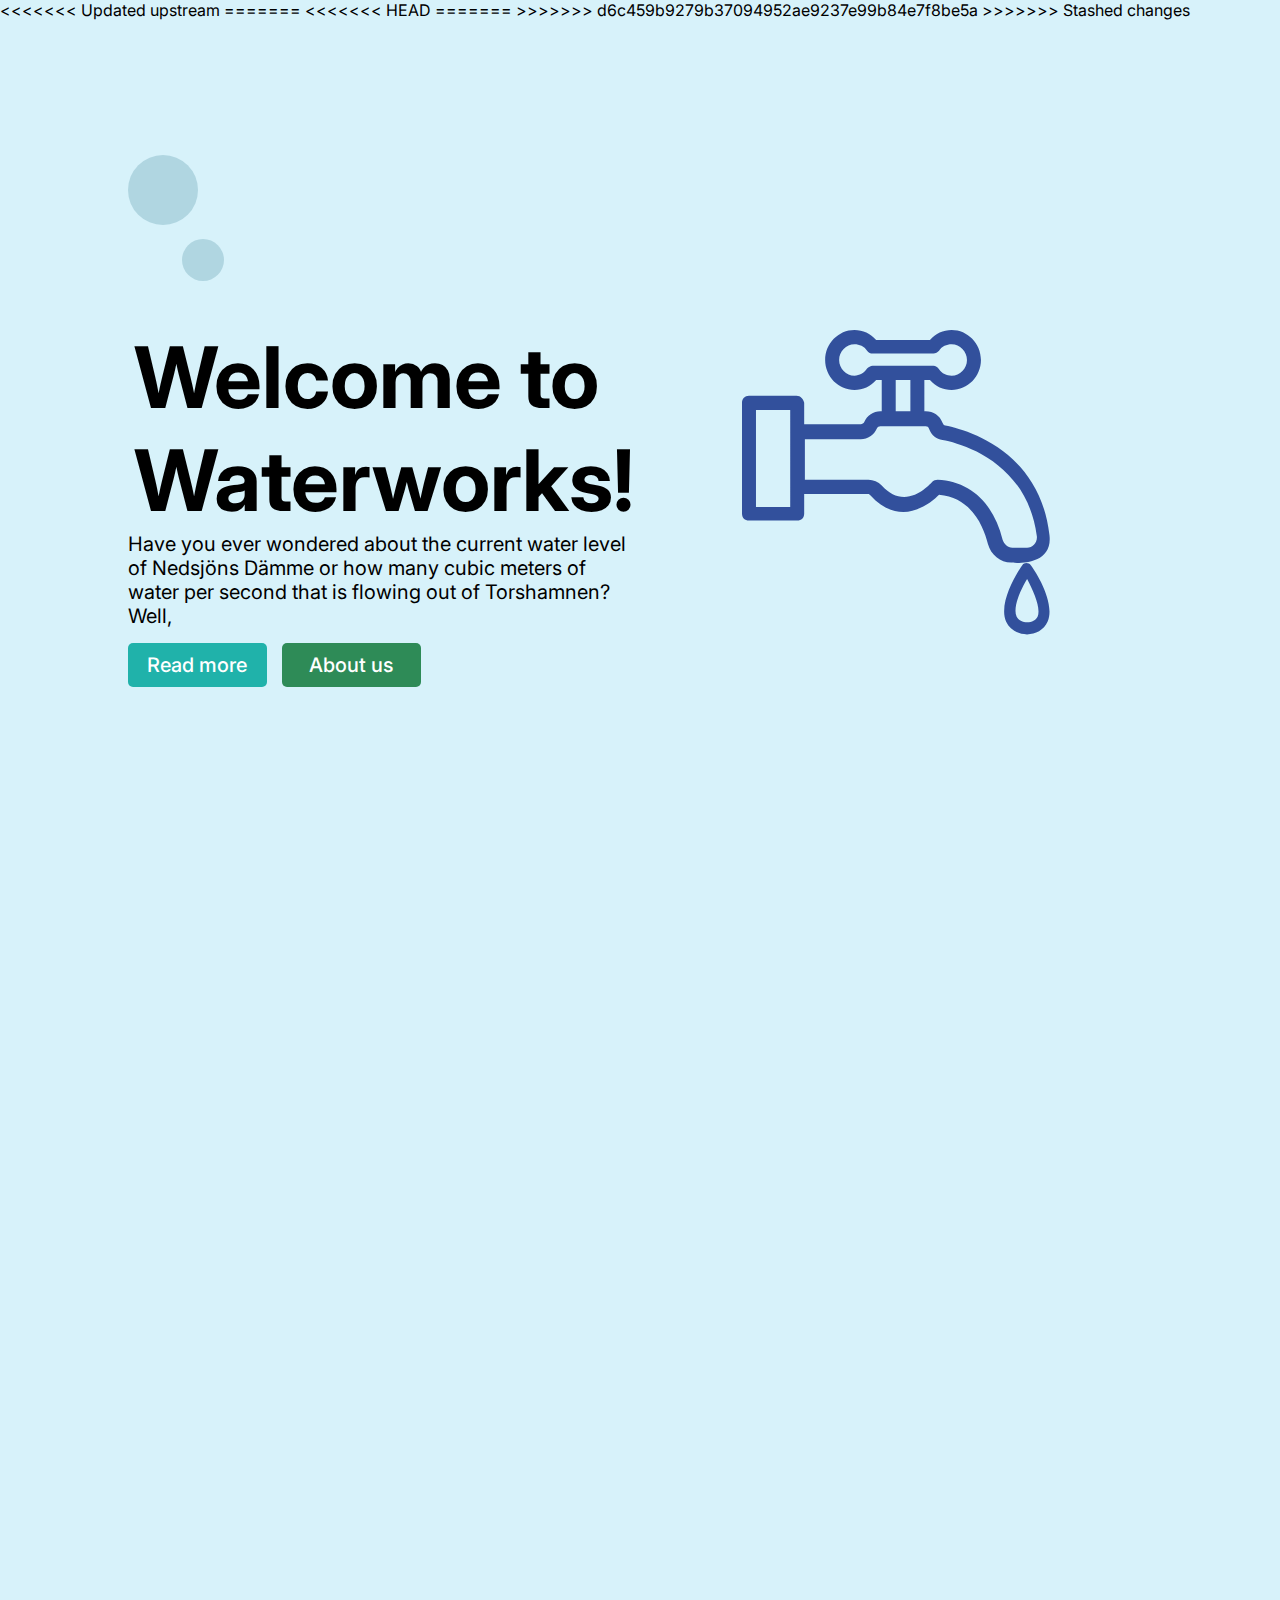
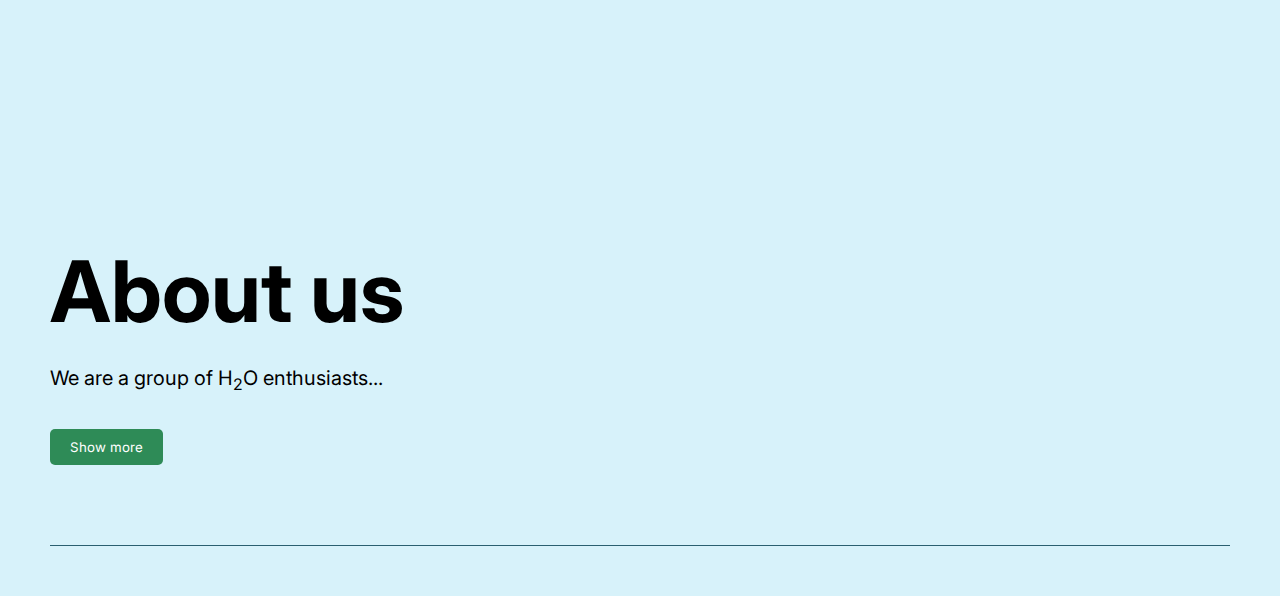
==== index.html @ dc87614e "added favicon" ====
<!DOCTYPE html>
<html lang="en">
  <head>
    <meta charset="UTF-8" />
    <meta http-equiv="X-UA-Compatible" content="IE=edge" />
    <meta name="viewport" content="width=device-width, initial-scale=1.0" />
<<<<<<< Updated upstream
    <title>Real Water Works</title>
=======
<<<<<<< HEAD
    <title>Document</title>
    <link rel="icon" type="image/x-icon" href="/images/water.ico" />
=======
    <title>Real Water Works</title>
>>>>>>> d6c459b9279b37094952ae9237e99b84e7f8be5a
>>>>>>> Stashed changes
    <link rel="stylesheet" href="style.css" />
    <link rel="stylesheet" href="about.css" />
    <link rel="stylesheet" href="mediascreen.css" />
    <link rel="preconnect" href="https://fonts.googleapis.com" />
    <link rel="preconnect" href="https://fonts.gstatic.com" crossorigin />
    <link
      href="https://fonts.googleapis.com/css2?family=Inter:wght@400;800&display=swap"
      rel="stylesheet"
    />
  </head>
  <body>
    <section id="sectionOne">
      <div class="bubbleContainer">
        <div class="bubble"></div>
        <div class="bubble"></div>
      </div>
      <input type="checkbox" class="readMoreState"
          id="readMoreBTN"></input>
      <div class="readMoreWrap" id="introContainer">
        <h1>Welcome to Waterworks!</h1>
        <p>
          Have you ever wondered about the current water level of Nedsjöns Dämme
          or how many cubic meters of water per second that is flowing out of
          Torshamnen? Well, <span class="readMoreTarget">look no further. With Waterworks we have made the information from Gothenburg’s municipality about Mölndalsån’s dams (?) available and presented in a user-friendly way. Feast your eyes on our infographic below.
          </span>
        </p>
        <div id="btnContainer">
          <label class="readMoreTrigger" for="readMoreBTN"></label>
          <a type="button" href="#about-us">About us</a>
        </div>
      </div>
      <div id="animationContainer">
        <div class="animate-water"></div>
        <p>
          scroll down to find out more about the amazing system that keeps our
          city safe from flooding!
        </p>
          <a id="next-container"href="#sectionTwo">
            <div id="nextBtn"></div>
              <div class="arrow"></div>
            </div>
          </a>
      </div>
    </section>
    <section id="sectionTwo"></section>
    <article id="about-us" class="about-us-wrapper">
      <h2 class="about-us-header">About us</h2>
      <p class="about-us-paragraph">
          We are a group of H<sub>2</sub>O enthusiasts<span class="show dots">...</span> <span class="hide hidden-about-content">and web development students at Yrgo in Gothenburg. The floodgates are now open and we are excited to show you our work.
          <br><br>
          Lorem ipsum dolor sit amet consectetur, adipisicing elit. Vel qui aliquam optio rerum voluptas aut dolorem, labore adipisci iure, quasi voluptatibus voluptates quidem quis et id ut. Suscipit, quo unde!</span>
      </p>
      <button class="about-us-button">Show more</button>
    </article>
    <hr>
  </body>
  <script src="script.js"></script>
  <script src="about.js"></script>
</html>
---- style.css ----
* {
  box-sizing: border-box;
  margin: 0;
  padding: 0;
  font-family: 'Inter', 'sans-serif';
  --ltblue: #d7f2fa;
  --ltgreen: #9fe2bf;
  --darkgreen: #2e8b57;
  --turquoise: #20b2aa;
  --black: #000000;
}
html {
  scroll-behavior: smooth;
}

body {
  font-size: 16px;
  background-color: var(--ltblue);
  color: var(--black);
}
section {
  min-height: 100vh;
  width: 100%;
}
.bubbleContainer {
  padding-top: 5vh;
  display: flex;
  flex-direction: column;
  align-items: center;
  gap: 0px;
}

.bubble {
  width: 70px;
  height: 70px;
  border-radius: 50%;
  background-color: #b0d6e1;
}

.bubbleContainer :nth-child(2) {
  background-color: #b0d6e1;
  margin-left: 60px;
  scale: 0.6;
}

#introContainer {
  display: flex;
  flex-direction: column;
  align-items: center;
}

#introContainer p {
  padding: 1.5rem 3rem 1.5rem 3rem;
  text-align: center;
}
#introContainer > * {
  padding: 1rem 1rem 0rem;
  font-size: 20px;
  width: fit-content;
}
#introContainer > h1 {
  font-size: 30px;
  text-align: center;
}
#btnContainer {
  width: 100vw;
  display: flex;
  justify-content: center;
  gap: 15px;
  padding-top: 0px;
  padding-bottom: 10px;
}
#btnContainer > * {
  text-decoration: none;
  text-align: center;
  font-size: 20px;
  width: 37%;
  padding: 10px 0px 10px;
  background-color: var(--turquoise);
  border-radius: 5px;
  border: none;
  color: white;
  font-weight: 500;
  cursor: pointer;
}
#btnContainer :nth-child(2) {
  background-color: var(--darkgreen) !important;
}
#btnContainer > *:hover,
:focus {
  background-color: white !important;
  color: black !important;
}
#animationContainer {
  display: flex;
  flex-direction: column;
  align-items: center;
  gap: 1rem;
}
.placeholder-svg {
  display: block;
}
#animationContainer p {
  text-align: center;
  font-size: 20px;
  padding: 0px 3rem 0px;
}
#next-container {
  position: relative;
}
#nextBtn {
  position: relative;
  border-radius: 50%;
  background-color: var(--darkgreen);
  height: 6rem;
  width: 6rem;
}
.arrow {
  background-color: #000000;
  width: 10vw;
  height: 10vw;
  position: absolute;
  left: 0;
  right: 0;
  top: 8px;
  bottom: 0;
  margin: auto;
  clip-path: polygon(48% 100%, 0 0, 100% 0);
}

/* read more button */
.readMoreState {
  display: none;
}
.readMoreTarget {
  opacity: 0;
  max-height: 0;
  font-size: 0;
  transition: 0.25s ease;
}
.readMoreState:checked ~ .readMoreWrap .readMoreTarget {
  opacity: 1;
  font-size: inherit;
  max-height: 990em;
}
.readMoreTrigger::before {
  content: 'Read more';
}

.readMoreState:checked ~ .readMoreTrigger::before {
  content: 'Show less';
}


/* Water tap with drop animation. */
/* .animate-water {
  display: flex;
  margin: auto;
  flex-direction: column;
  align-items: center;
  width: 300px;
  height: 650px;
}

.water-tap {
  width: 300px;
}

.water-drop {
  width: 60px;
  animation: drip 800ms ease-out infinite;
  align-self: flex-end;
} */

.animate-water {
  display: flex;
  margin: auto;
  flex-direction: column;
  align-items: center;
  width: 60%;
  height: 280px;
  margin-top: 20px;
}

.water-tap {
  width: 100%;
}

.water-drop {
  width: 15%;
  animation: drip 800ms ease-out infinite;
  align-self: flex-end;
}

@keyframes drip {
  25% {
    transform: scale(1, 1);
  }
  50% {
    margin-top: 75px;
    transform: scale(2, 0.1);
  }
  100% {
    margin-top: 75px;
    transform: scale(2, 0.01);
  }
}
/* desktop media querrys */
@media (min-width: 600px)  {
  #sectionOne {
    padding: 10vh 10vw 0vh 10vw;
    display: grid;
    grid-template-columns: 50% 50%;
    grid-template-rows: 200px;

  }
  #animationContainer {
    grid-column: 2;
  }
  .bubbleContainer {
    grid-column: 1;
    align-items: start;
    padding-left: 0%;
  }
  .bubbleContainer :nth-child(2) {
    margin-left: 40px;
  }
  #btnContainer {
    width: 100%;
    justify-content: start;
    padding-left: 0;
    padding-top: 15px;
  }
  #btnContainer > *{
    width: 28%;
  }
  #introContainer {
    grid-column: 1;
  }
  #next-container {
    display: none;
  }
  #animationContainer > p {
    display: none;
  }

  #introContainer p, h1 {
    text-align: left !important;
  }

  #introContainer  h1{
    font-size: 85px;
  }

  #introContainer p {
    padding: 0 0 0 0;
    text-align: center;
  }
}
---- about.css ----
* {
    margin: 0;
    padding: 0;
}

body {
    background-color: #D7F2FA;
}

.about-us-wrapper {
    width: 100%;
    display: flex;
    flex-direction: column;
    align-items: center;
}

.about-us-header {
    font-family: "Inter", sans-serif;
    font-size: 26px;
    font-weight: bold;
    padding: 20px 50px;
}

.about-us-paragraph {
    font-family: "Inter", sans-serif;
    font-size: 20px;
    line-height: 30px;
    padding: 0 50px;
    max-width: 700px;
}

.about-us-button {
    cursor: pointer;
    padding: 10px 20px;
    margin: 30px 50px;
    border: none;
    border-radius: 5px;
    font-family: "Inter", sans-serif;
    background-color: #2E8B57;
    color: white;
}
.about-us-button:hover {
    background-color: #2a734a;
}

.hide {
    display: none;
}

.dots {
    display: none;
}

.show {
    display: inline;
}

sub {
    font-size: 80%;
}

hr {
    height: 1px;
    background-color: #2a6070;
    margin: 50px;
    border: none;
}

@media screen and (min-width: 700px) {
    .about-us-wrapper {
        align-items: flex-start;
    }

    .about-us-header {
        font-size: 85px;
    }
}
---- mediascreen.css ----
/* desktop media */
@media (min-width: 1000px)  {
    #sectionOne {
      display: grid;
      grid-template-columns: 2;
    }
    #animationContainer {
      grid-column: 2;
    }
    /* .box {
        display: flex;
        flex-wrap: wrap;
      } */
    /* nav ul {
        display: flex;
        justify-content: space-around;
      } */
  }
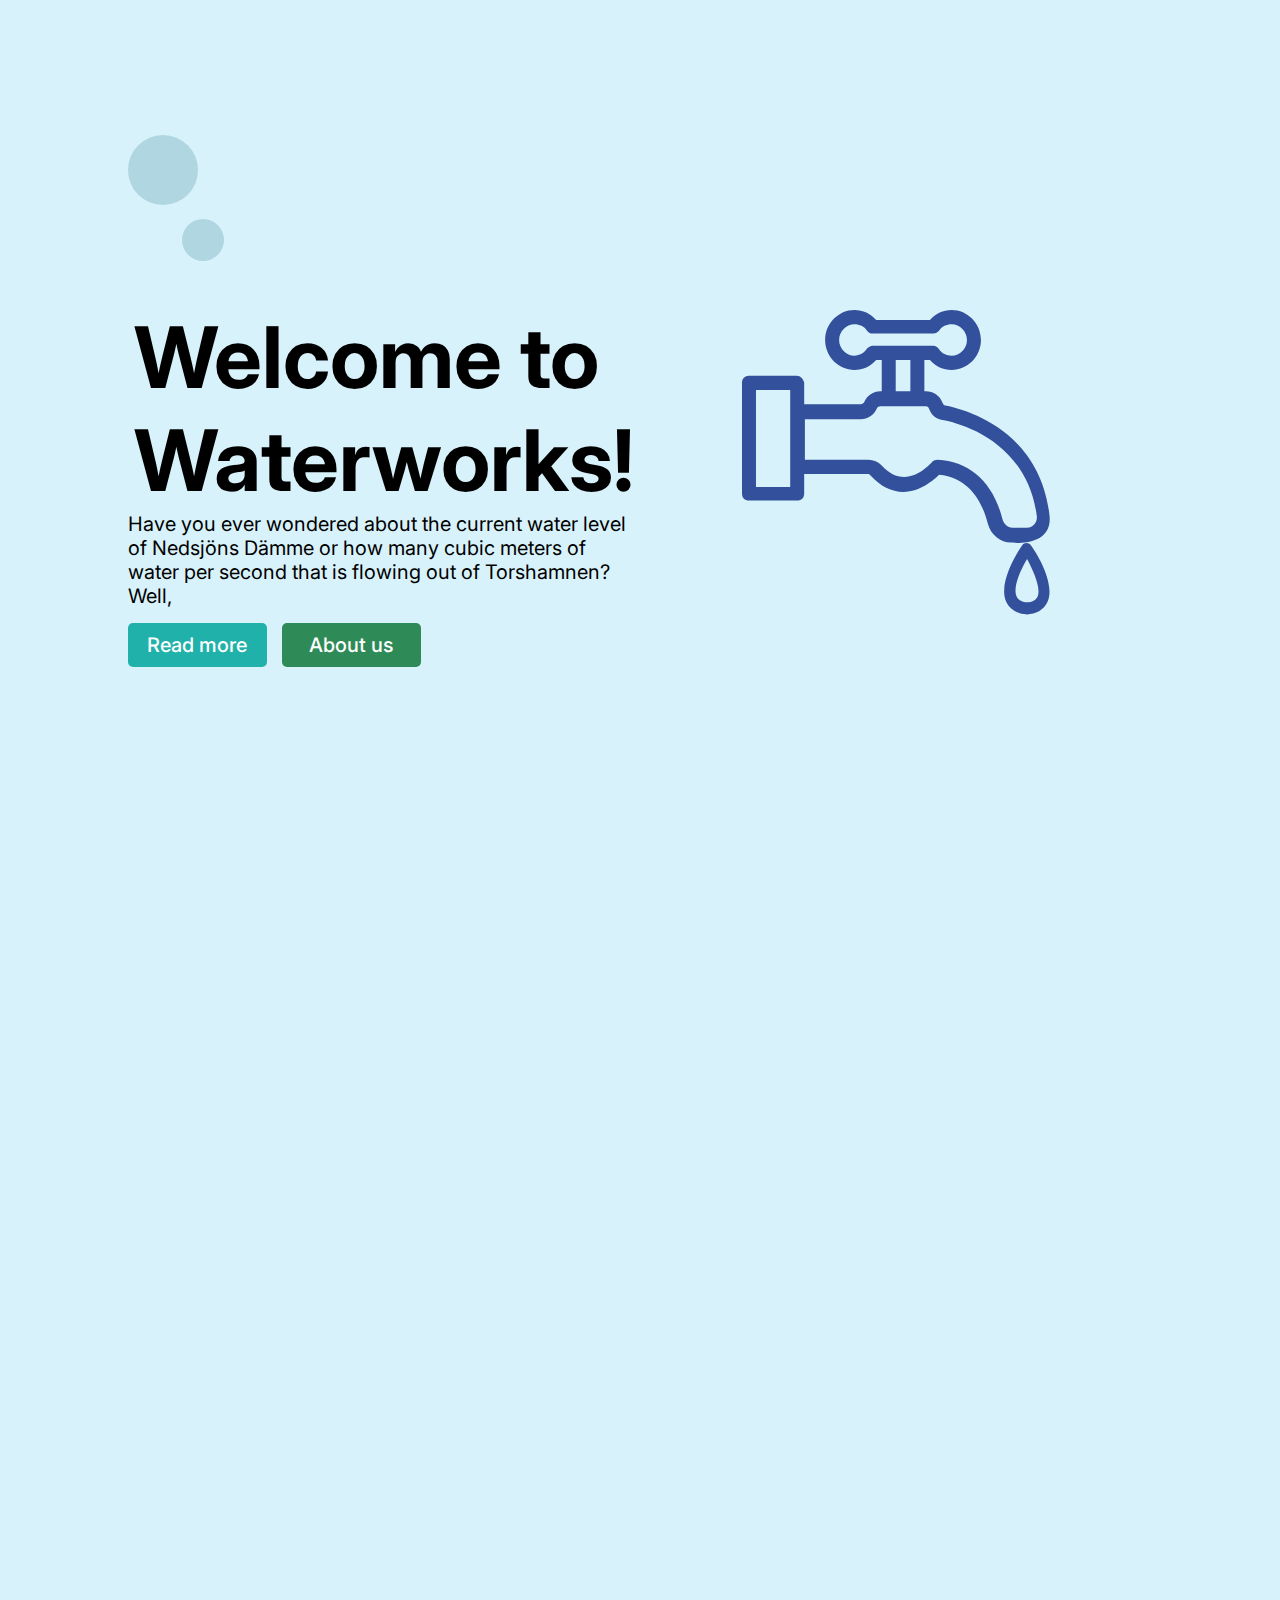
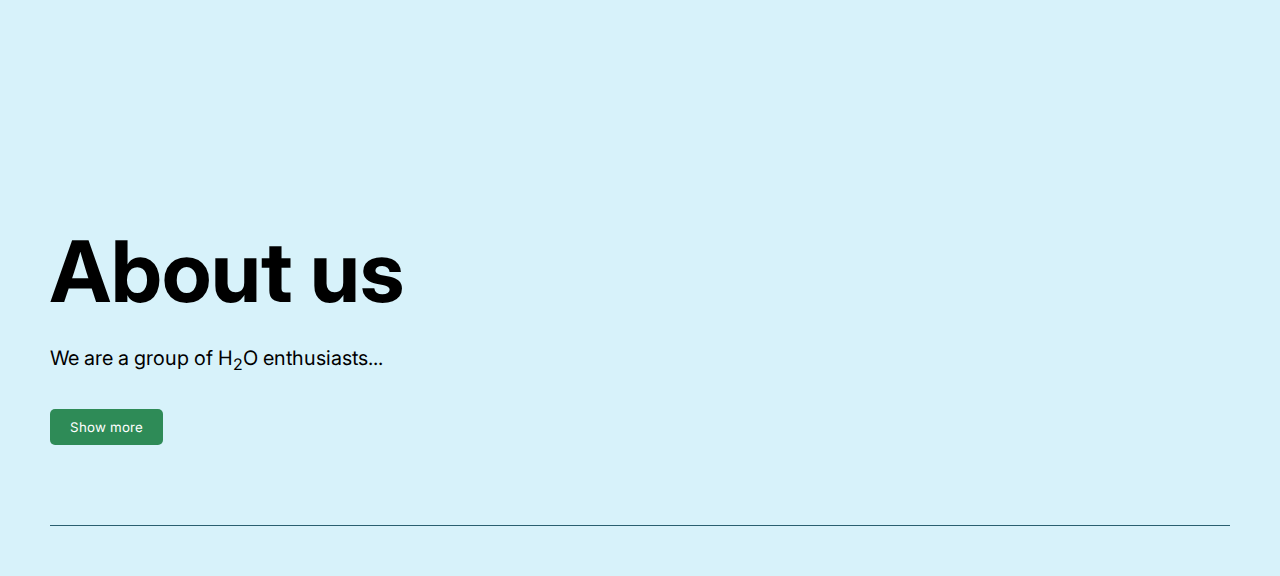
==== commit dcdb89df: "Merge branch 'main' of https://github.com/styrbjorn-n/Waterworks" ====
--- a/index.html
+++ b/index.html
@@ -4,16 +4,9 @@
     <meta charset="UTF-8" />
     <meta http-equiv="X-UA-Compatible" content="IE=edge" />
     <meta name="viewport" content="width=device-width, initial-scale=1.0" />
-<<<<<<< Updated upstream
     <title>Real Water Works</title>
-=======
-<<<<<<< HEAD
-    <title>Document</title>
     <link rel="icon" type="image/x-icon" href="/images/water.ico" />
-=======
     <title>Real Water Works</title>
->>>>>>> d6c459b9279b37094952ae9237e99b84e7f8be5a
->>>>>>> Stashed changes
     <link rel="stylesheet" href="style.css" />
     <link rel="stylesheet" href="about.css" />
     <link rel="stylesheet" href="mediascreen.css" />
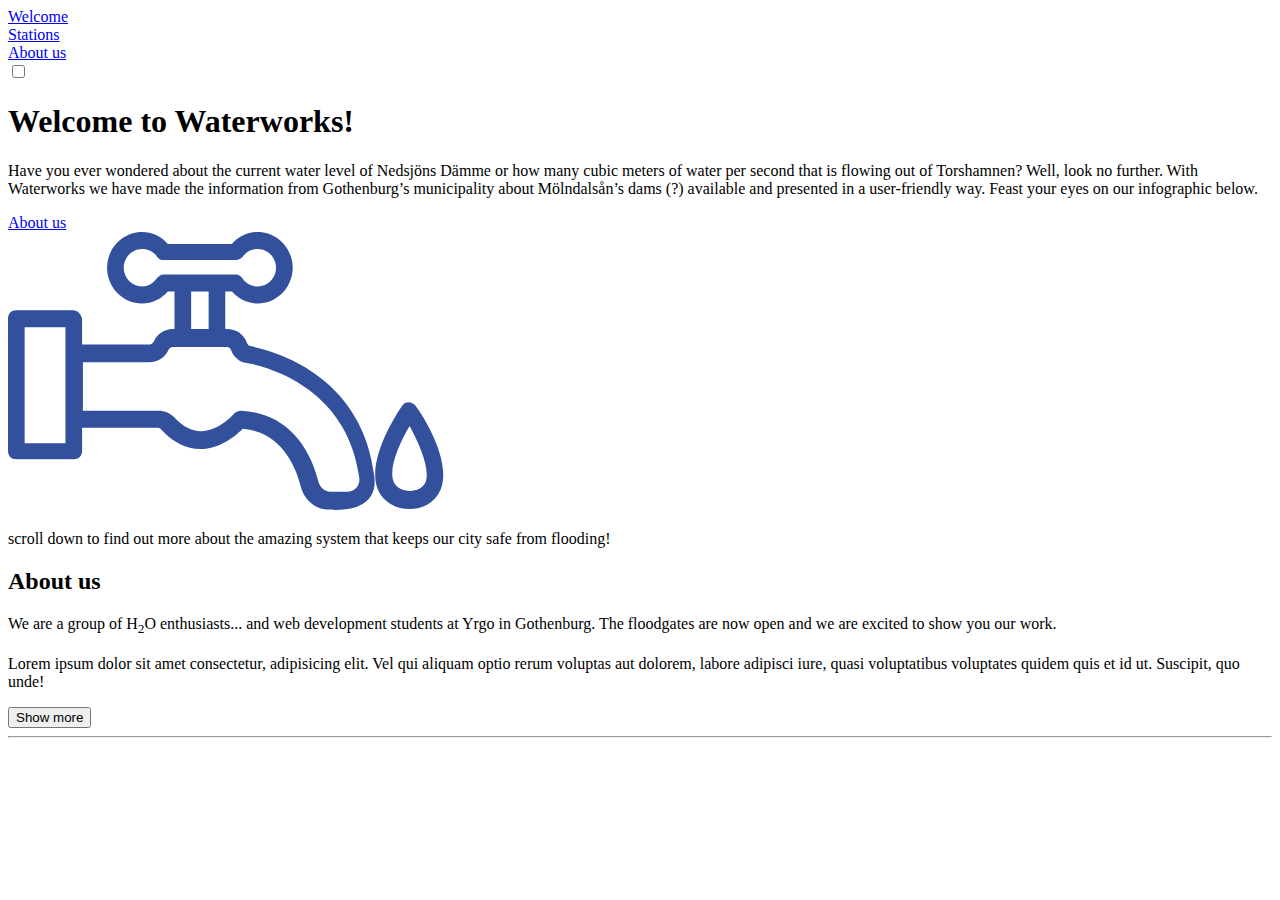
==== commit 769ba069: "Update index.html" ====
--- a/index.html
+++ b/index.html
@@ -7,18 +7,36 @@
     <title>Real Water Works</title>
     <link rel="icon" type="image/x-icon" href="/images/water.ico" />
     <title>Real Water Works</title>
-    <link rel="stylesheet" href="style.css" />
-    <link rel="stylesheet" href="about.css" />
-    <link rel="stylesheet" href="mediascreen.css" />
+    <link rel="stylesheet" href="styles/style.css" />
+    <link rel="stylesheet" href="styles/about.css" />
+    <link rel="stylesheet" href="styles/nav.css">
+    <link rel="stylesheet" href="styles/mediascreen.css" />
     <link rel="preconnect" href="https://fonts.googleapis.com" />
     <link rel="preconnect" href="https://fonts.gstatic.com" crossorigin />
     <link
       href="https://fonts.googleapis.com/css2?family=Inter:wght@400;800&display=swap"
       rel="stylesheet"
     />
+    <script src="nav.js" defer></script>
   </head>
   <body>
-    <section id="sectionOne">
+    <div id="nav">
+      <div id="nav-container">
+        <div class="nav-item">
+          <a href="#sectionOne">Welcome</a>
+          <div></div>
+        </div>
+        <div class="nav-item">
+          <a href="#sectionTwo">Stations</a>
+          <div></div>
+        </div>
+        <div class="nav-item">
+          <a href="#about-us">About us</a>
+          <div></div>
+        </div>
+      </div>
+    </div>
+    <section id="sectionOne" class="page" data-index="0">
       <div class="bubbleContainer">
         <div class="bubble"></div>
         <div class="bubble"></div>
@@ -51,8 +69,8 @@
           </a>
       </div>
     </section>
-    <section id="sectionTwo"></section>
-    <article id="about-us" class="about-us-wrapper">
+    <section id="sectionTwo" class="page" data-index="1"></section>
+    <article id="about-us" class="about-us-wrapper page" data-index="2">
       <h2 class="about-us-header">About us</h2>
       <p class="about-us-paragraph">
           We are a group of H<sub>2</sub>O enthusiasts<span class="show dots">...</span> <span class="hide hidden-about-content">and web development students at Yrgo in Gothenburg. The floodgates are now open and we are excited to show you our work.
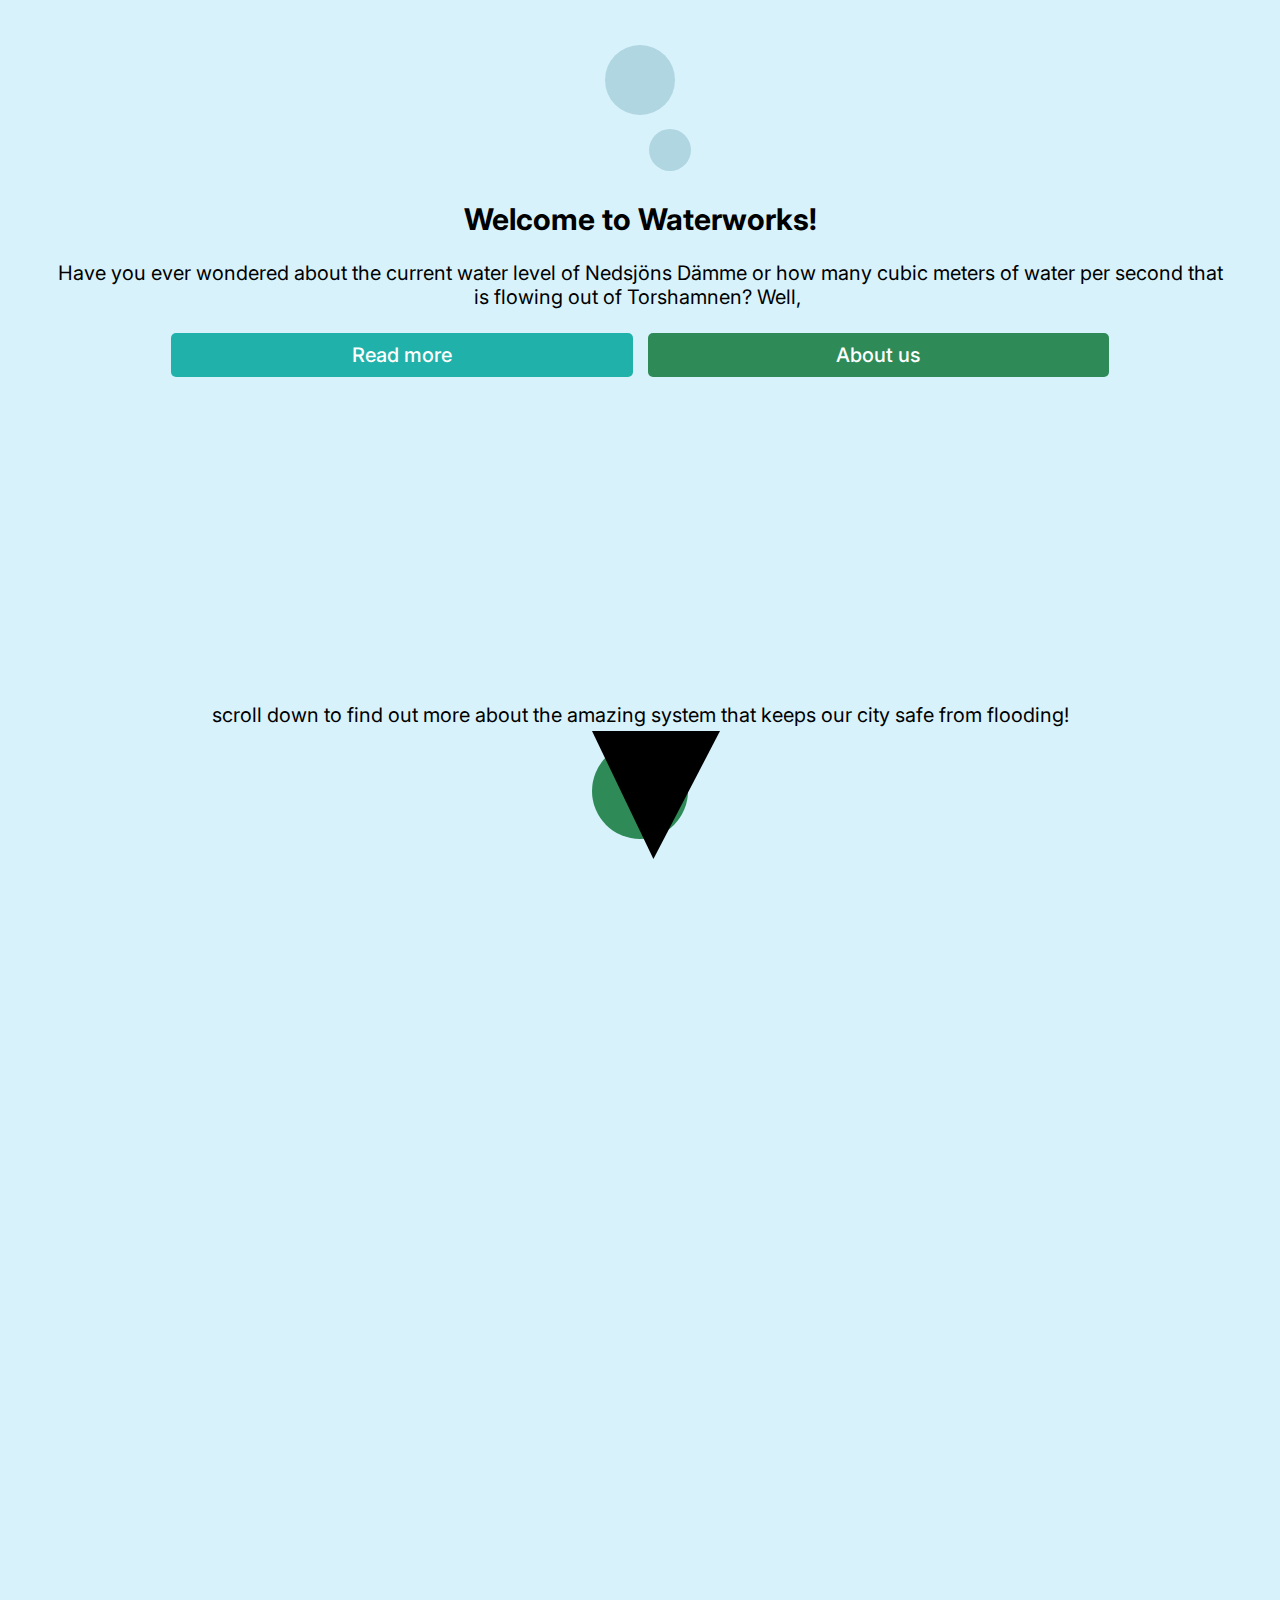
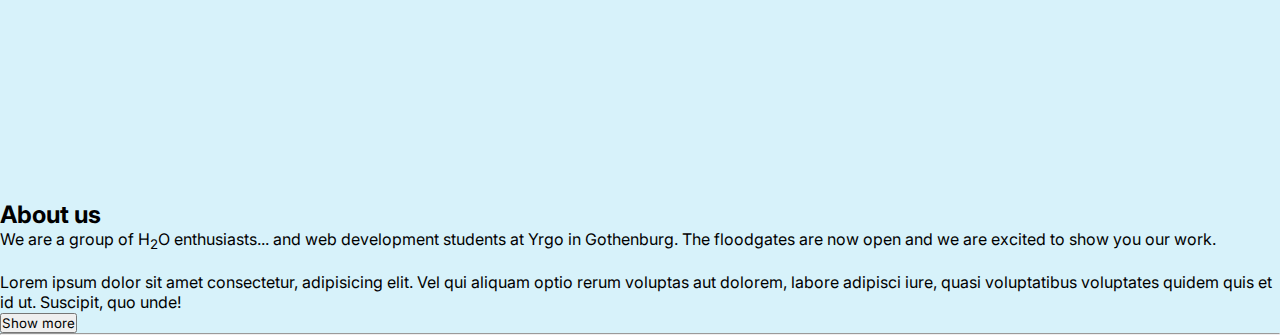
==== commit 5f9d6eb7: "minor clean up of index.html" ====
--- a/index.html
+++ b/index.html
@@ -6,10 +6,10 @@
     <meta name="viewport" content="width=device-width, initial-scale=1.0" />
     <title>Real Water Works</title>
     <link rel="icon" type="image/x-icon" href="/images/water.ico" />
-    <title>Real Water Works</title>
     <link rel="stylesheet" href="styles/style.css" />
     <link rel="stylesheet" href="styles/about.css" />
     <link rel="stylesheet" href="styles/nav.css">
+    <link rel="stylesheet" href="styles/mobileViewTwo.css">
     <link rel="stylesheet" href="styles/mediascreen.css" />
     <link rel="preconnect" href="https://fonts.googleapis.com" />
     <link rel="preconnect" href="https://fonts.gstatic.com" crossorigin />
@@ -18,6 +18,8 @@
       rel="stylesheet"
     />
     <script src="nav.js" defer></script>
+    <script src="about.js" defer></script>
+    <script src="mobileViewTwo.js" defer></script>
   </head>
   <body>
     <div id="nav">
@@ -69,7 +71,15 @@
           </a>
       </div>
     </section>
-    <section id="sectionTwo" class="page" data-index="1"></section>
+    <section id="sectionTwo" class="page" data-index="1">
+      <section class="lakes-section">
+        <div class="container">
+          <div class="line-1"></div>
+          <div class="wave"></div>
+          <div class="line-2"></div>
+        </div>
+      </section>
+    </section>
     <article id="about-us" class="about-us-wrapper page" data-index="2">
       <h2 class="about-us-header">About us</h2>
       <p class="about-us-paragraph">
@@ -81,6 +91,4 @@
     </article>
     <hr>
   </body>
-  <script src="script.js"></script>
-  <script src="about.js"></script>
 </html>
--- a/styles/style.css
+++ b/styles/style.css
@@ -0,0 +1,206 @@
+* {
+  box-sizing: border-box;
+  margin: 0;
+  padding: 0;
+  font-family: "Inter", "sans-serif";
+  --ltblue: #d7f2fa;
+  --ltgreen: #9fe2bf;
+  --darkgreen: #2e8b57;
+  --turquoise: #20b2aa;
+  --black: #000000;
+}
+html {
+  scroll-behavior: smooth;
+}
+
+body {
+  font-size: 16px;
+  background-color: var(--ltblue);
+  color: var(--black);
+}
+section {
+  min-height: 100vh;
+  width: 100%;
+}
+.bubbleContainer {
+  padding-top: 5vh;
+  display: flex;
+  flex-direction: column;
+  align-items: center;
+  gap: 0px;
+}
+
+.bubble {
+  width: 70px;
+  height: 70px;
+  border-radius: 50%;
+  background-color: #b0d6e1;
+}
+
+.bubbleContainer :nth-child(2) {
+  background-color: #b0d6e1;
+  margin-left: 60px;
+  scale: 0.6;
+}
+
+#introContainer {
+  display: flex;
+  flex-direction: column;
+  align-items: center;
+}
+
+#introContainer p {
+  padding: 1.5rem 3rem 1.5rem 3rem;
+  text-align: center;
+}
+#introContainer > * {
+  padding: 1rem 1rem 0rem;
+  font-size: 20px;
+  width: fit-content;
+}
+#introContainer > h1 {
+  font-size: 30px;
+  text-align: center;
+}
+#btnContainer {
+  width: 100vw;
+  display: flex;
+  justify-content: center;
+  gap: 15px;
+  padding-top: 0px;
+  padding-bottom: 10px;
+}
+#btnContainer > * {
+  text-decoration: none;
+  text-align: center;
+  font-size: 20px;
+  width: 37%;
+  padding: 10px 0px 10px;
+  background-color: var(--turquoise);
+  border-radius: 5px;
+  border: none;
+  color: white;
+  font-weight: 500;
+  cursor: pointer;
+}
+#btnContainer :nth-child(2) {
+  background-color: var(--darkgreen) !important;
+}
+#btnContainer > *:hover,
+:focus {
+  background-color: white !important;
+  color: black !important;
+}
+#animationContainer {
+  display: flex;
+  flex-direction: column;
+  align-items: center;
+  gap: 1rem;
+}
+.placeholder-svg {
+  display: block;
+}
+#animationContainer p {
+  text-align: center;
+  font-size: 20px;
+  padding: 0px 3rem 0px;
+}
+#next-container {
+  position: relative;
+}
+#nextBtn {
+  position: relative;
+  border-radius: 50%;
+  background-color: var(--darkgreen);
+  height: 6rem;
+  width: 6rem;
+}
+.arrow {
+  background-color: #000000;
+  width: 10vw;
+  height: 10vw;
+  position: absolute;
+  left: 0;
+  right: 0;
+  top: 8px;
+  bottom: 0;
+  margin: auto;
+  clip-path: polygon(48% 100%, 0 0, 100% 0);
+}
+
+/* read more button */
+.readMoreState {
+  display: none;
+}
+.readMoreTarget {
+  opacity: 0;
+  max-height: 0;
+  font-size: 0;
+  transition: 0.25s ease;
+}
+.readMoreState:checked ~ .readMoreWrap .readMoreTarget {
+  opacity: 1;
+  font-size: inherit;
+  max-height: 990em;
+}
+.readMoreTrigger::before {
+  content: "Read more";
+}
+
+.readMoreState:checked ~ .readMoreTrigger::before {
+  content: "Show less";
+}
+
+/* Water tap with drop animation. */
+/* .animate-water {
+  display: flex;
+  margin: auto;
+  flex-direction: column;
+  align-items: center;
+  width: 300px;
+  height: 650px;
+}
+
+.water-tap {
+  width: 300px;
+}
+
+.water-drop {
+  width: 60px;
+  animation: drip 800ms ease-out infinite;
+  align-self: flex-end;
+} */
+
+.animate-water {
+  display: flex;
+  margin: auto;
+  flex-direction: column;
+  align-items: center;
+  width: 60%;
+  height: 280px;
+  margin-top: 20px;
+}
+
+.water-tap {
+  width: 100%;
+}
+
+.water-drop {
+  width: 15%;
+  animation: drip 800ms ease-out infinite;
+  align-self: flex-end;
+}
+
+@keyframes drip {
+  25% {
+    transform: scale(1, 1);
+  }
+  50% {
+    margin-top: 75px;
+    transform: scale(2, 0.1);
+  }
+  100% {
+    margin-top: 75px;
+    transform: scale(2, 0.01);
+  }
+}
--- a/styles/nav.css
+++ b/styles/nav.css
@@ -0,0 +1,47 @@
+#nav {
+  position: -webkit-sticky;
+  position: sticky;
+  top: 0px;
+  visibility: hidden;
+}
+#nav-container {
+  position: absolute;
+  right: 0vw;
+  top: 80vh;
+  font-size: larger;
+  z-index: 3;
+  height: 20vh;
+  display: flex;
+  flex-direction: column;
+  align-items: flex-end;
+  overflow-x: hidden;
+}
+.nav-item {
+  display: flex;
+  flex-direction: column;
+  min-width: 7vw;
+}
+.nav-item > a:hover {
+  color: white !important;
+  font-weight: bold;
+  transition: 100ms ease;
+}
+.nav-item > a {
+  color: rgb(179, 179, 179);
+  text-decoration: none;
+  font-size: larger;
+  transition: 400ms ease;
+}
+.nav-item > div {
+  background-color: green;
+  height: 2.5px;
+  width: 105%;
+  border-radius: 5px;
+}
+.active {
+  padding-right: 1vw;
+  font-size: xx-large !important;
+  color: white !important;
+  font-weight: bold;
+  transition: 300ms ease-out;
+}
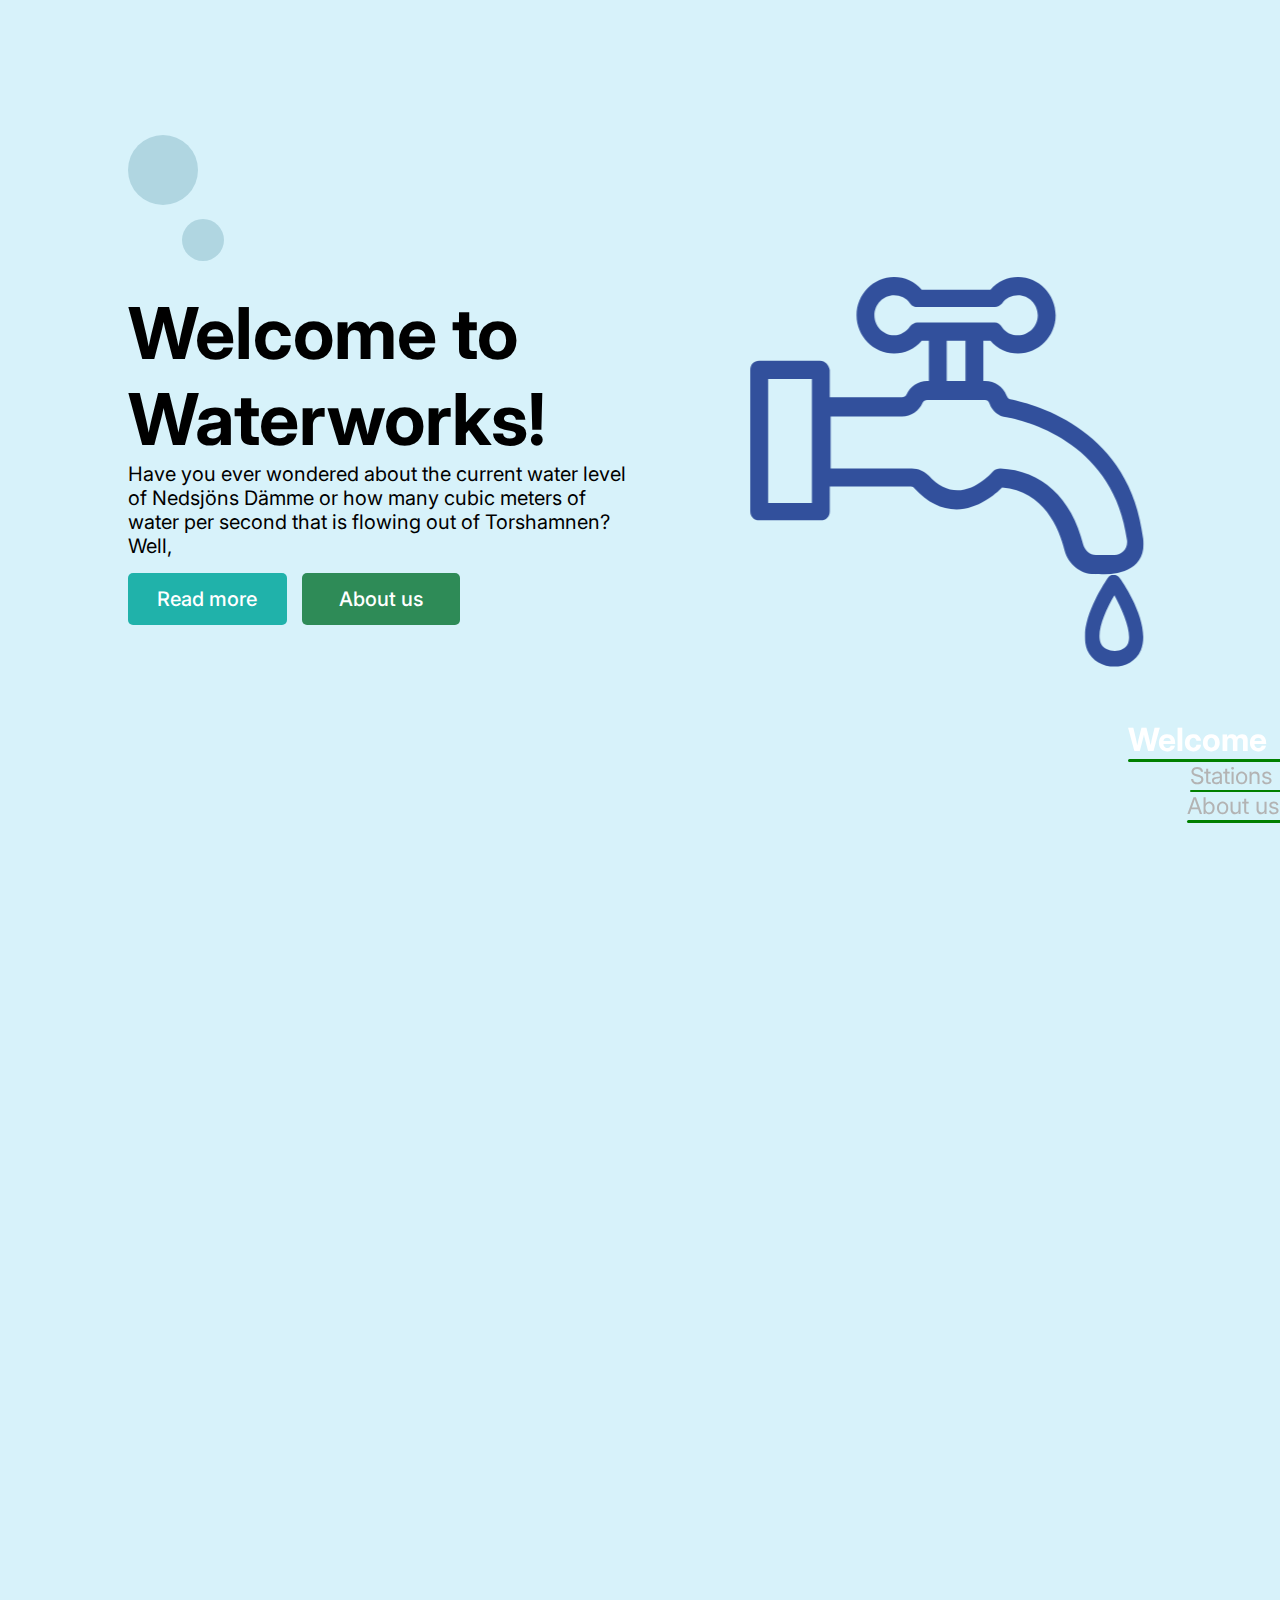
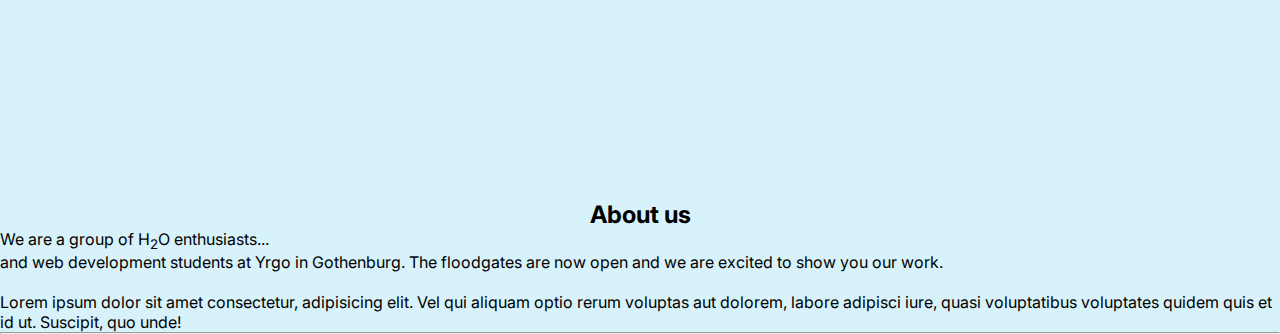
==== commit 1b61fe4a: "sec 2 desktop started" ====
--- a/index.html
+++ b/index.html
@@ -20,6 +20,8 @@
     <script src="nav.js" defer></script>
     <script src="about.js" defer></script>
     <script src="mobileViewTwo.js" defer></script>
+    <script src="script.js" defer></script>
+    <!-- <script src="script.js" defer></script> -->
   </head>
   <body>
     <div id="nav">
--- a/styles/nav.css
+++ b/styles/nav.css
@@ -9,7 +9,7 @@
   right: 0vw;
   top: 80vh;
   font-size: larger;
-  z-index: 3;
+  z-index: 100;
   height: 20vh;
   display: flex;
   flex-direction: column;
@@ -38,7 +38,7 @@
   width: 105%;
   border-radius: 5px;
 }
-.active {
+.active-nav {
   padding-right: 1vw;
   font-size: xx-large !important;
   color: white !important;
--- a/styles/mobileViewTwo.css
+++ b/styles/mobileViewTwo.css
@@ -0,0 +1,124 @@
+/* * {
+  box-sizing: border-box;
+  margin: 0;
+  padding: 0;
+}
+
+body {
+  font-size: 16px;
+  background-color: rgb(196, 255, 255);
+  height: 100%;
+  width: 100%;
+} */
+
+.lakes-section {
+  display: flex;
+  flex-direction: column;
+  height: 100%;
+  width: 100%;
+}
+
+.container {
+  position: relative;
+  display: flex;
+  justify-content: space-evenly;
+  height: 100%;
+  width: 100%;
+}
+
+.line-1,
+.line-2 {
+  height: 100%;
+  width: 100%;
+  display: flex;
+  flex-direction: column;
+  justify-content: center;
+  align-items: center;
+  gap: 200px;
+}
+
+.line-2 {
+  margin-top: 150px;
+}
+
+.wave {
+  width: 1px;
+  background-color: black;
+}
+
+.wrapperDiv {
+  display: flex;
+  justify-content: center;
+  align-items: center;
+  flex-direction: column;
+
+  width: 100%;
+}
+
+.stationCircle {
+  height: 100px;
+  width: 100px;
+  display: flex;
+  justify-content: center;
+  align-items: center;
+  border-radius: 100%;
+  background-color: rgb(28, 127, 0);
+  border: solid 6px rgb(133, 217, 110);
+  cursor: pointer;
+}
+
+.station-name {
+  text-align: center;
+}
+
+/* .infoDivRight {
+  display: none;
+} */
+
+.hidden {
+  display: none;
+}
+
+.active {
+  position: fixed;
+  display: flex;
+  justify-content: center;
+  flex-direction: column;
+  height: 150px;
+  width: 80%;
+  height: 500px;
+  top: min(25%);
+  left: 0;
+  right: 0;
+  margin: auto;
+  background-color: red;
+  border-radius: 10px;
+}
+
+/* .infoDivLeft {
+  display: none;
+} */
+
+.station-image {
+  height: 60%;
+  width: 60%;
+}
+
+/* Animation for stations on click. */
+@keyframes spinAnimation {
+  0% {
+    transform: scale(1, 1);
+  }
+  50% {
+    transform: scale(0.1, 1);
+    transform: scaleX(-1);
+  }
+  100% {
+    transform: scale(1, 1);
+    transform: scaleX(1);
+  }
+}
+
+.animate {
+  animation: spinAnimation 750ms ease-in-out;
+}
--- a/styles/mediascreen.css
+++ b/styles/mediascreen.css
@@ -0,0 +1,159 @@
+/* desktop media */
+@media (min-width: 1000px) {
+  #sectionOne {
+    padding: 10vh 10vw 0vh 10vw;
+    display: grid;
+    grid-template-columns: 50% 50%;
+    grid-template-rows: 200px;
+  }
+  #animationContainer {
+    grid-column: 2;
+  }
+  .bubbleContainer {
+    grid-column: 1;
+    align-items: start;
+    padding-left: 0%;
+  }
+  .bubbleContainer :nth-child(2) {
+    margin-left: 40px;
+  }
+  #btnContainer {
+    width: 100%;
+    justify-content: start;
+    padding-left: 0;
+    padding-top: 15px;
+  }
+  #btnContainer > * {
+    width: 32%;
+    padding: 14px 0px 14px;
+  }
+  #introContainer {
+    grid-column: 1;
+    text-align: left;
+  }
+  #next-container {
+    display: none;
+  }
+
+  #animationContainer {
+    padding-left: 20%;
+    padding-top: 10%;
+  }
+  .animate-water {
+    scale: 1.6;
+  }
+  #animationContainer > p {
+    display: none;
+  }
+
+  #introContainer p,
+  h1 {
+    text-align: left !important;
+  }
+
+  #introContainer h1 {
+    padding: 0px 0px 0px 0px;
+    font-size: 4.1rem;
+    font-size: clamp(
+      4.1rem,
+      2.795652173913043rem + 2.086956521739131vw,
+      5.3rem
+    );
+  }
+
+  #introContainer p {
+    padding: 0 0 0 0;
+  }
+
+  /*about us desktop*/
+
+  .about-us-button {
+    display: none;
+  }
+
+  .hidden-about-content {
+    display: block;
+  }
+  .about-us-wrapper {
+    width: 100%;
+    display: flex;
+    flex-direction: column;
+    align-items: center;
+  }
+  #nav {
+    visibility: visible;
+  }
+  /*timeline section 2*/
+
+  .container {
+    position: relative;
+    display: flex;
+    flex-direction: column;
+    justify-content: space-evenly;
+    xheight: 100%;
+    xwidth: 100%;
+  }
+  .line-1,
+  .line-2 {
+    xheight: 100%;
+    xwidth: 100%;
+    display: flex;
+    flex-direction: row;
+    justify-content: center;
+    align-items: center;
+    gap: 200px;
+  }
+
+  .wrapperDiv {
+    display: flex;
+    justify-content: center;
+    align-items: center;
+    flex-direction: column;
+
+    width: 150px;
+  }
+}
+
+/* .lakes-section {
+  display: flex;
+  flex-direction: column;
+  height: 100%;
+  width: 100%;
+}
+
+.container {
+  position: relative;
+  display: flex;
+  justify-content: space-evenly;
+  height: 100%;
+  width: 100%;
+}
+
+.line-1,
+.line-2 {
+  height: 100%;
+  width: 100%;
+  display: flex;
+  flex-direction: column;
+  justify-content: center;
+  align-items: center;
+  gap: 200px;
+}
+
+.line-2 {
+  margin-top: 150px;
+}
+
+.wave {
+  width: 1px;
+  background-color: black;
+}
+
+.wrapperDiv {
+  display: flex;
+  justify-content: center;
+  align-items: center;
+  flex-direction: column;
+
+  width: 100%;
+} */
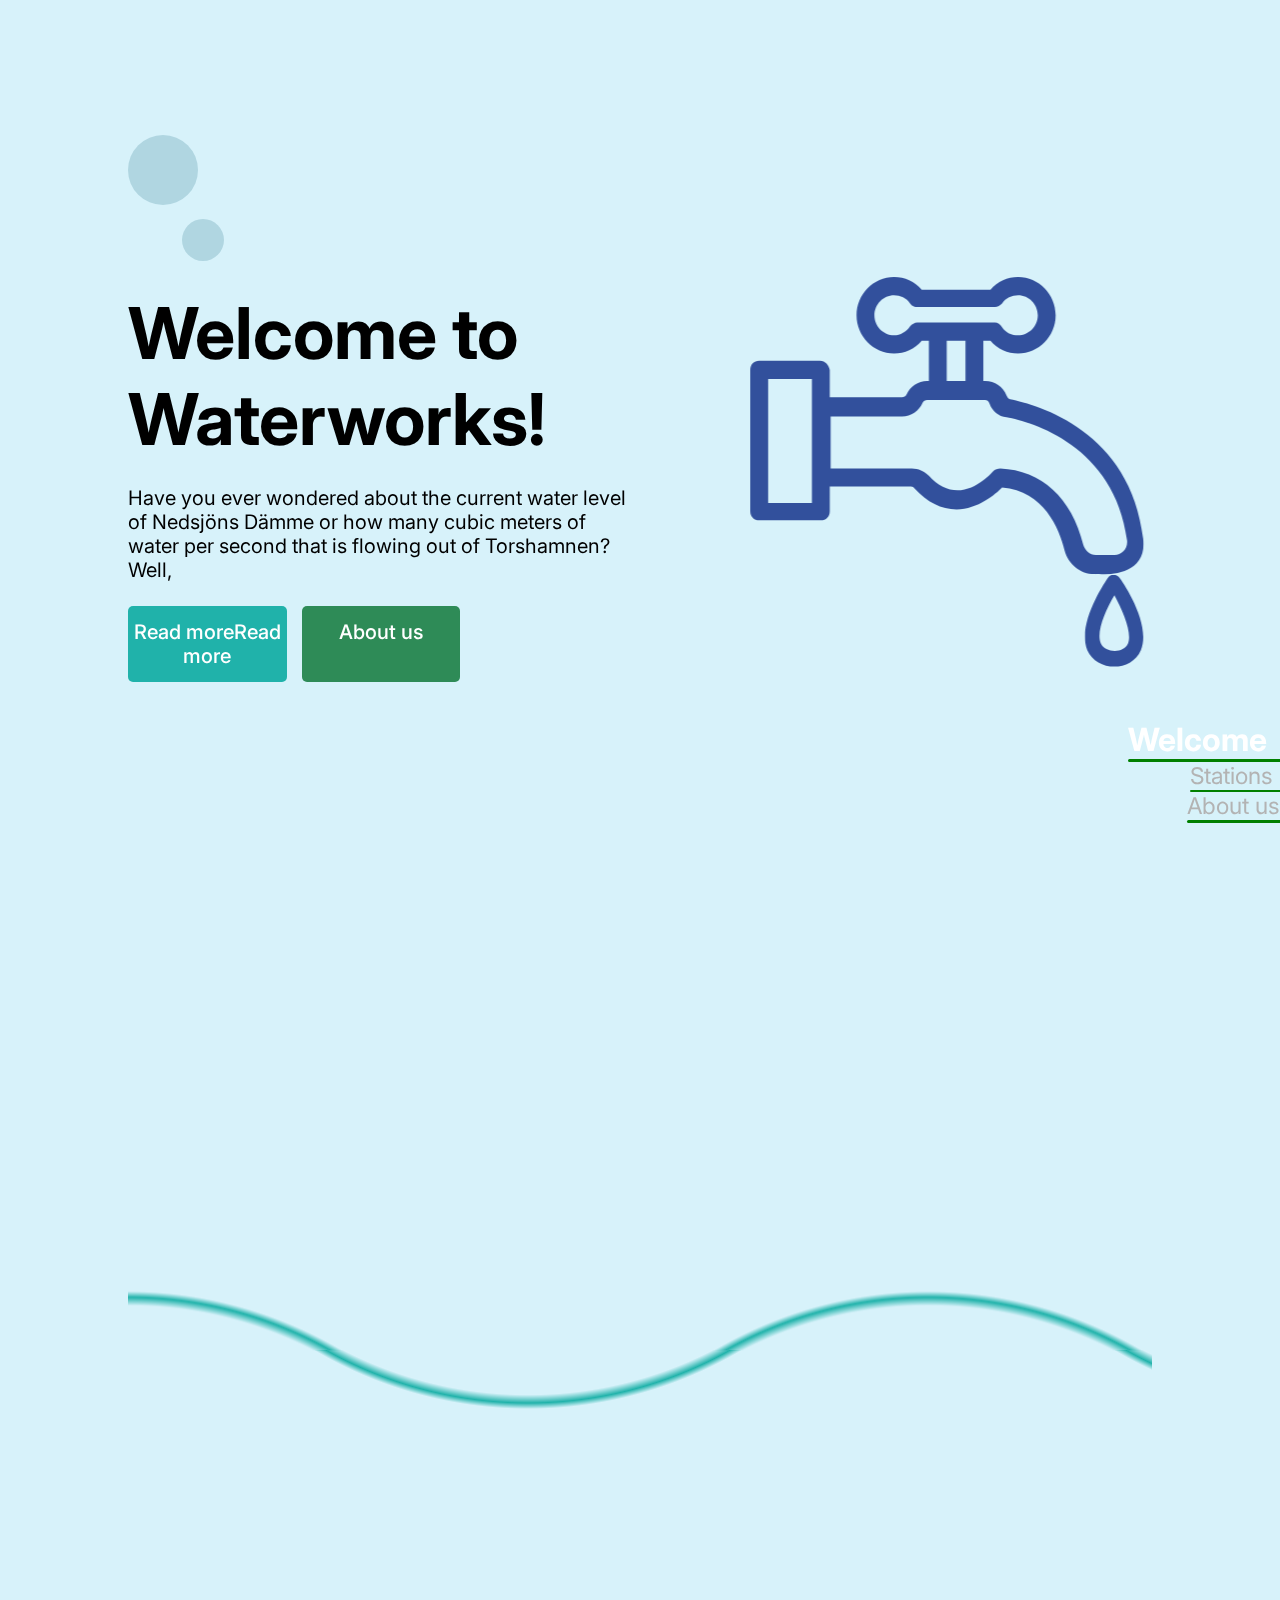
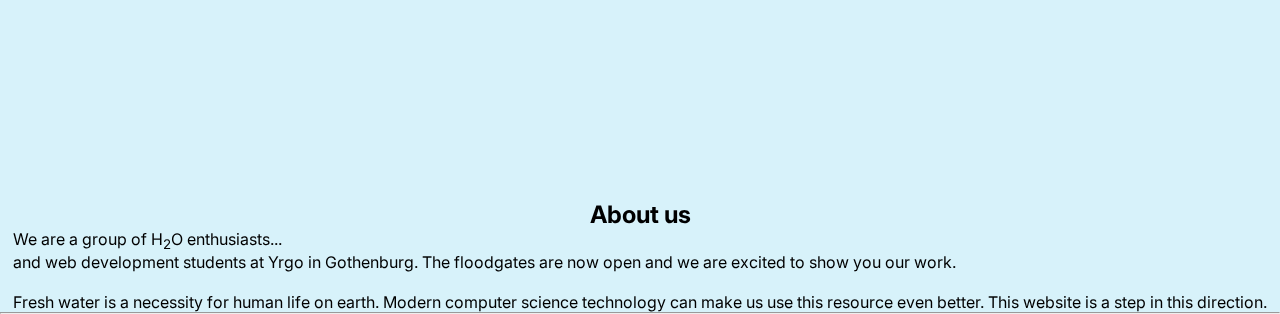
==== commit 5c2488ce: "Update index.html" ====
--- a/index.html
+++ b/index.html
@@ -52,18 +52,18 @@
         <p>
           Have you ever wondered about the current water level of Nedsjöns Dämme
           or how many cubic meters of water per second that is flowing out of
-          Torshamnen? Well, <span class="readMoreTarget">look no further. With Waterworks we have made the information from Gothenburg’s municipality about Mölndalsån’s dams (?) available and presented in a user-friendly way. Feast your eyes on our infographic below.
+          Torshamnen? Well, <span class="readMoreTarget">look no further. With Waterworks we have made the information from Gothenburg’s municipality about Mölndalsån’s stations available and presented in a user-friendly way. Feast your eyes on our infographic below.
           </span>
         </p>
         <div id="btnContainer">
-          <label class="readMoreTrigger" for="readMoreBTN"></label>
+          <label class="readMoreTrigger" for="readMoreBTN">Read more</label>
           <a type="button" href="#about-us">About us</a>
         </div>
       </div>
       <div id="animationContainer">
         <div class="animate-water"></div>
         <p>
-          scroll down to find out more about the amazing system that keeps our
+          Scroll down to find out more about the amazing system that keeps our
           city safe from flooding!
         </p>
           <a id="next-container"href="#sectionTwo">
@@ -73,21 +73,23 @@
           </a>
       </div>
     </section>
-    <section id="sectionTwo" class="page" data-index="1">
-      <section class="lakes-section">
-        <div class="container">
-          <div class="line-1"></div>
-          <div class="wave"></div>
-          <div class="line-2"></div>
-        </div>
+    <div class="center-content">
+      <section id="sectionTwo" class="page" data-index="1">
+        <section class="lakes-section">
+          <div class="container">
+            <div class="line-1"></div>
+            <div class="wave"></div>
+            <div class="line-2"></div>
+          </div>
+        </section>
       </section>
-    </section>
+    </div>
     <article id="about-us" class="about-us-wrapper page" data-index="2">
       <h2 class="about-us-header">About us</h2>
       <p class="about-us-paragraph">
           We are a group of H<sub>2</sub>O enthusiasts<span class="show dots">...</span> <span class="hide hidden-about-content">and web development students at Yrgo in Gothenburg. The floodgates are now open and we are excited to show you our work.
           <br><br>
-          Lorem ipsum dolor sit amet consectetur, adipisicing elit. Vel qui aliquam optio rerum voluptas aut dolorem, labore adipisci iure, quasi voluptatibus voluptates quidem quis et id ut. Suscipit, quo unde!</span>
+          Fresh water is a necessity for human life on earth. Modern computer science technology can make us use this resource even better. This website is a step in this direction.</span>
       </p>
       <button class="about-us-button">Show more</button>
     </article>
--- a/styles/mobileViewTwo.css
+++ b/styles/mobileViewTwo.css
@@ -19,7 +19,6 @@
 }
 
 .container {
-  position: relative;
   display: flex;
   justify-content: space-evenly;
   height: 100%;
@@ -51,8 +50,8 @@
   justify-content: center;
   align-items: center;
   flex-direction: column;
-
   width: 100%;
+  position: relative;
 }
 
 .stationCircle {
@@ -65,39 +64,66 @@
   background-color: rgb(28, 127, 0);
   border: solid 6px rgb(133, 217, 110);
   cursor: pointer;
+  transition: 0.2s ease;
+}
+
+.stationCircle:hover {
+  border: 6px solid #20B2AA;
+  scale: 1.05;
 }
 
 .station-name {
   text-align: center;
 }
 
-/* .infoDivRight {
-  display: none;
-} */
-
 .hidden {
   display: none;
 }
 
 .active {
-  position: fixed;
-  display: flex;
-  justify-content: center;
-  flex-direction: column;
-  height: 150px;
-  width: 80%;
-  height: 500px;
-  top: min(25%);
-  left: 0;
-  right: 0;
+  padding: 10px;
+  position: absolute;
+  display: block;
+  top: 120%;
+  background-color: #21394F;
+  border-radius: 10px;
   margin: auto;
-  background-color: red;
-  border-radius: 10px;
 }
 
-/* .infoDivLeft {
-  display: none;
-} */
+.active p {
+  color: white;
+  font-size: 13px;
+}
+
+.info-box-headline {
+  font-weight: bold;
+  font-size: 12px;
+}
+
+.info-box-arrow {
+  height: 65px;
+  position: absolute;
+  top: -15%;
+  left: 50%;
+  z-index: -1;
+  transform: translateX(-50%);  
+  width: 0; 
+  height: 0; 
+  border-left: 25px solid transparent;
+  border-right: 25px solid transparent;
+  border-bottom: 25px solid #21394F;
+}
+
+.close-info-button {
+  position: absolute;
+  right: 0;
+  top: 0;
+  transform: translateX(50%) translateY(-50%);
+}
+
+.close-info-button:hover{
+  cursor: pointer;
+}
 
 .station-image {
   height: 60%;
--- a/styles/mediascreen.css
+++ b/styles/mediascreen.css
@@ -1,4 +1,16 @@
 /* desktop media */
+* {
+  box-sizing: border-box;
+  margin: 0;
+  padding: 0;
+  font-family: "Inter", "sans-serif";
+  --ltblue: #d7f2fa;
+  --ltgreen: #9fe2bf;
+  --darkgreen: #2e8b57;
+  --turquoise: #20b2aa;
+  --black: #000000;
+}
+
 @media (min-width: 1000px) {
   #sectionOne {
     padding: 10vh 10vw 0vh 10vw;
@@ -21,7 +33,7 @@
     width: 100%;
     justify-content: start;
     padding-left: 0;
-    padding-top: 15px;
+    margin-top: 24px;
   }
   #btnContainer > * {
     width: 32%;
@@ -59,6 +71,7 @@
       2.795652173913043rem + 2.086956521739131vw,
       5.3rem
     );
+    margin-bottom: 24px;
   }
 
   #introContainer p {
@@ -86,7 +99,6 @@
   /*timeline section 2*/
 
   .container {
-    position: relative;
     display: flex;
     flex-direction: column;
     justify-content: space-evenly;
@@ -99,9 +111,20 @@
     xwidth: 100%;
     display: flex;
     flex-direction: row;
-    justify-content: center;
-    align-items: center;
-    gap: 200px;
+    justify-content: flex-start;
+    gap: 670px;
+  }
+
+  .line-1 {
+    align-items: flex-end;
+    margin-left: 350px;
+  }
+
+  .line-2 {
+    align-items: flex-start;
+    margin-top: 0;
+
+    margin-left: 750px;
   }
 
   .wrapperDiv {
@@ -111,6 +134,55 @@
     flex-direction: column;
 
     width: 150px;
+  }
+
+  .lakes-section {
+    /* position: relative; */
+    display: flex;
+    flex-direction: row;
+    white-space: nowrap;
+    width: 100%;
+    justify-content: center;
+    align-items: center;
+    margin: 0 auto;
+  }
+
+  #sectionTwo {
+    overflow: auto;
+    width: 80%;
+    display: flex;
+  }
+  .center-content {
+    display: flex;
+    justify-content: center;
+  }
+
+  .stationCircle {
+    height: 130px;
+    width: 130px;
+  }
+
+  .wave {
+    background-color: var(--turquoise);
+    width: 7200px;
+    height: 400px;
+    --mask: radial-gradient(
+          414.83px at 50% calc(100% + 360px),
+          #0000 calc(99% - 6px),
+          #000 calc(101% - 6px) 99%,
+          #0000 101%
+        )
+        calc(50% - 400px) calc(50% - 103px + 0.5px) / 800px 206px repeat-x,
+      radial-gradient(
+          414.83px at 50% -360px,
+          #0000 calc(99% - 6px),
+          #000 calc(101% - 6px) 99%,
+          #0000 101%
+        )
+        50% calc(50% + 103px) / 800px 206px repeat-x;
+    -webkit-mask: var(--mask);
+    mask: var(--mask);
+    z-index: -1;
   }
 }
 
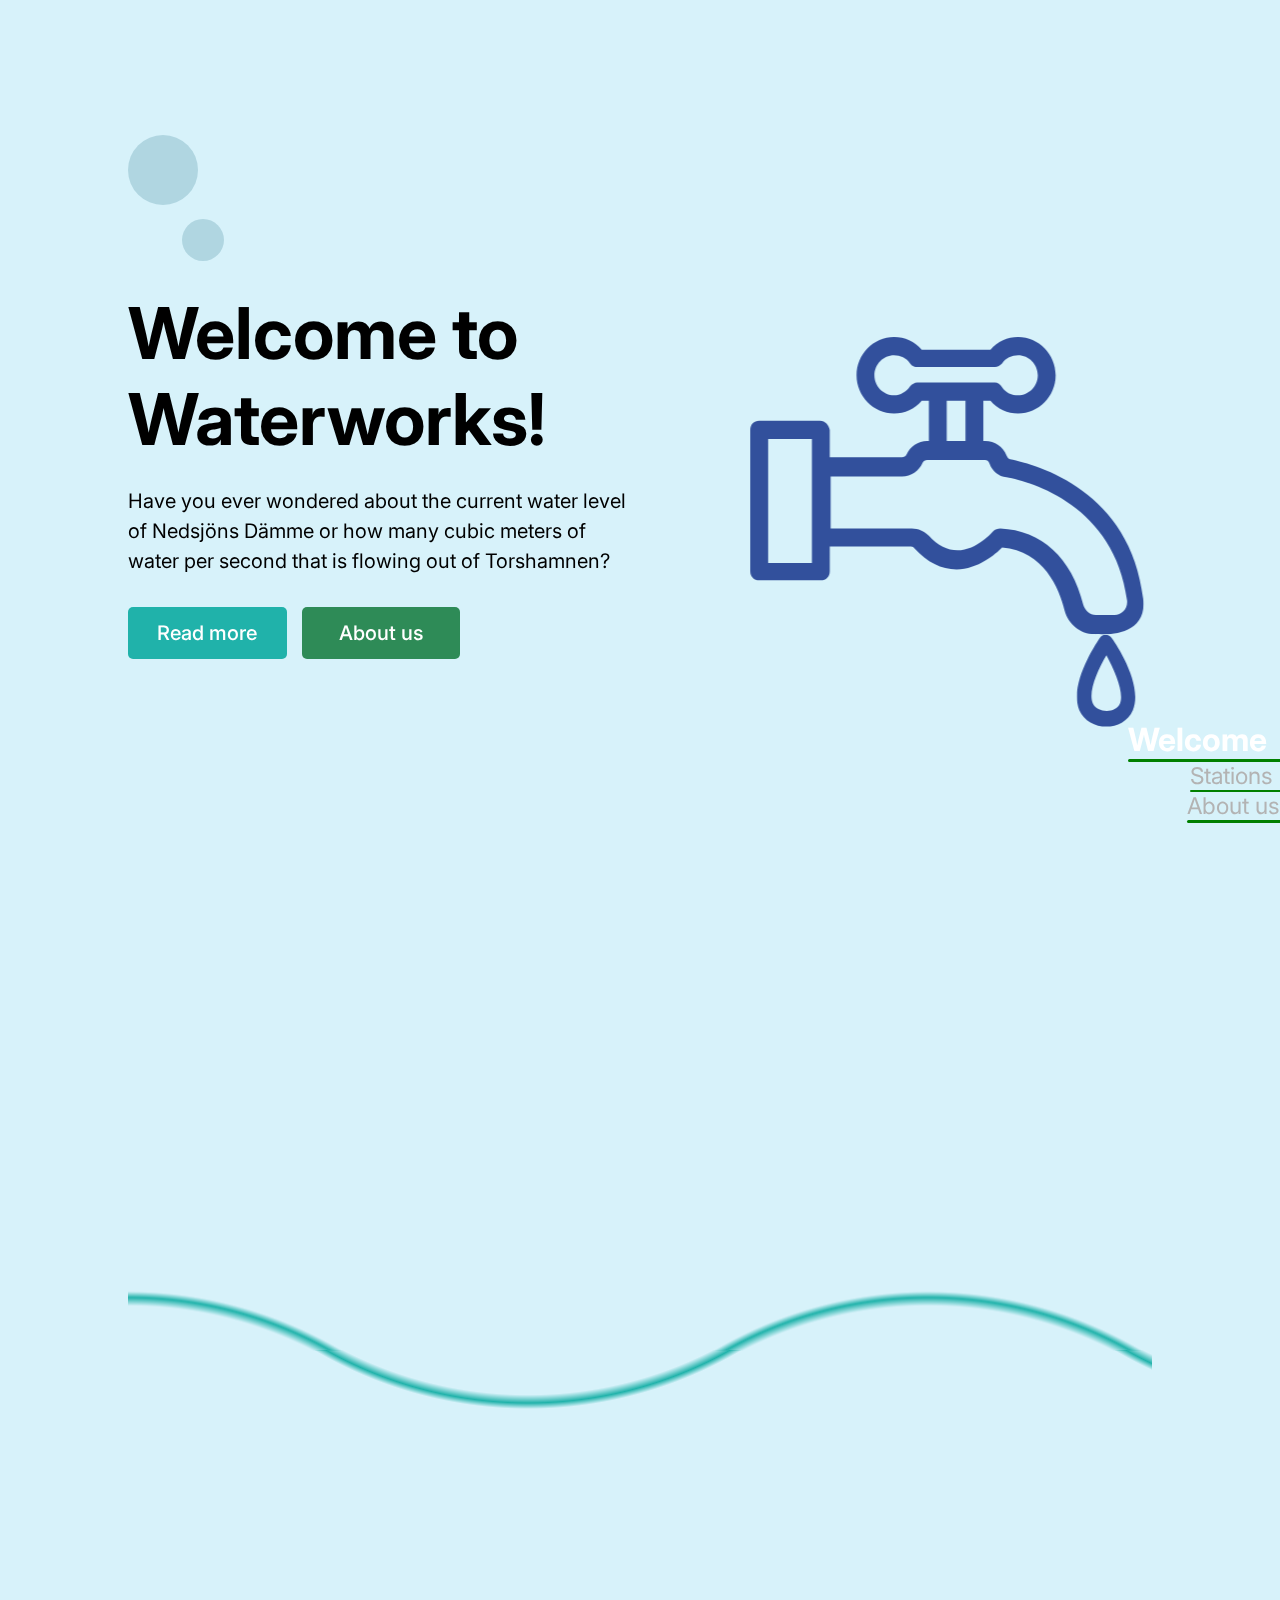
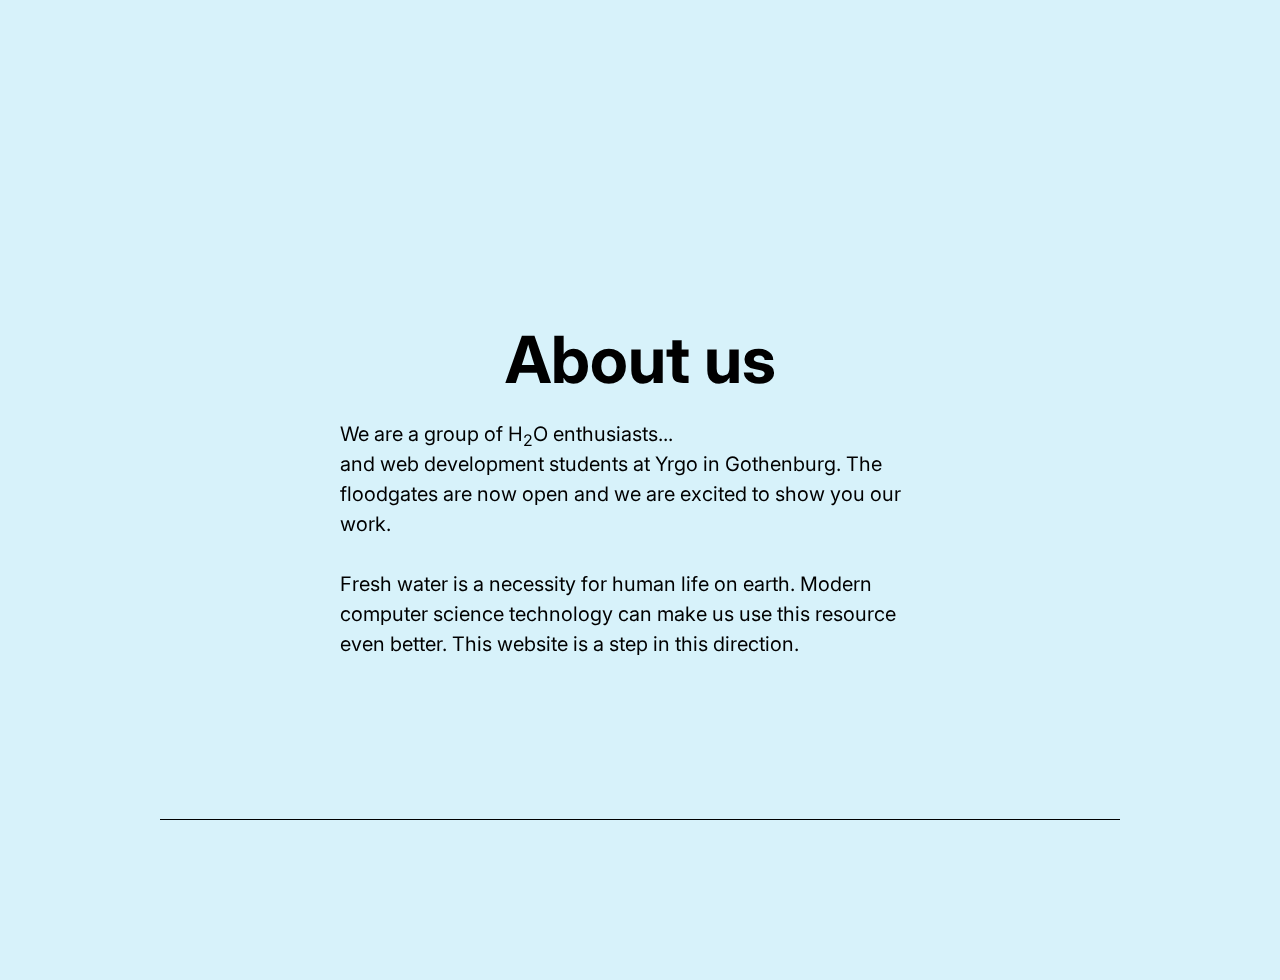
==== commit 8fe016e6: "Cleanup of useless files, comments, duplicate css" ====
--- a/index.html
+++ b/index.html
@@ -9,7 +9,6 @@
     <link rel="stylesheet" href="styles/style.css" />
     <link rel="stylesheet" href="styles/about.css" />
     <link rel="stylesheet" href="styles/nav.css">
-    <link rel="stylesheet" href="styles/mobileViewTwo.css">
     <link rel="stylesheet" href="styles/mediascreen.css" />
     <link rel="preconnect" href="https://fonts.googleapis.com" />
     <link rel="preconnect" href="https://fonts.gstatic.com" crossorigin />
@@ -19,7 +18,7 @@
     />
     <script src="nav.js" defer></script>
     <script src="about.js" defer></script>
-    <script src="mobileViewTwo.js" defer></script>
+    <script src="stations.js" defer></script>
     <script src="script.js" defer></script>
     <!-- <script src="script.js" defer></script> -->
   </head>
@@ -52,7 +51,7 @@
         <p>
           Have you ever wondered about the current water level of Nedsjöns Dämme
           or how many cubic meters of water per second that is flowing out of
-          Torshamnen? Well, <span class="readMoreTarget">look no further. With Waterworks we have made the information from Gothenburg’s municipality about Mölndalsån’s stations available and presented in a user-friendly way. Feast your eyes on our infographic below.
+          Torshamnen?<span class="readMoreTarget"> Well, look no further. With Waterworks we have made the information from Gothenburg’s municipality about Mölndalsån’s stations available and presented in a user-friendly way. Feast your eyes on our infographic below.
           </span>
         </p>
         <div id="btnContainer">
@@ -66,11 +65,17 @@
           Scroll down to find out more about the amazing system that keeps our
           city safe from flooding!
         </p>
-          <a id="next-container"href="#sectionTwo">
+
+        <a class="arrow-container" href="#sectionTwo">
+          <img class="arrow-button" src="images/arrow.svg" alt="">
+          <img class="arrow-shadow" src="images/arrow-shadow.svg" alt="">
+        </a>
+
+          <!-- <a id="next-container"href="#sectionTwo">
             <div id="nextBtn"></div>
               <div class="arrow"></div>
             </div>
-          </a>
+          </a> -->
       </div>
     </section>
     <div class="center-content">
--- a/styles/style.css
+++ b/styles/style.css
@@ -1,13 +1,16 @@
+:root {
+  --ltblue: #d7f2fa;
+  --ltgreen: #9fe2bf;
+  --darkgreen: #2e8b57;
+  --turquoise: #20b2aa;
+  --black: #000000;
+}
+
 * {
   box-sizing: border-box;
   margin: 0;
   padding: 0;
   font-family: "Inter", "sans-serif";
-  --ltblue: #d7f2fa;
-  --ltgreen: #9fe2bf;
-  --darkgreen: #2e8b57;
-  --turquoise: #20b2aa;
-  --black: #000000;
 }
 html {
   scroll-behavior: smooth;
@@ -18,9 +21,15 @@
   background-color: var(--ltblue);
   color: var(--black);
 }
+
+p {
+  line-height: 30px;
+}
+
 section {
   min-height: 100vh;
   width: 100%;
+  margin-bottom: 50px;
 }
 .bubbleContainer {
   padding-top: 5vh;
@@ -83,25 +92,33 @@
   font-weight: 500;
   cursor: pointer;
 }
+
 #btnContainer :nth-child(2) {
   background-color: var(--darkgreen) !important;
 }
-#btnContainer > *:hover,
-:focus {
-  background-color: white !important;
-  color: black !important;
-}
+
+#btnContainer :nth-child(2):hover {
+  background-color: darkgreen !important;
+}
+
+#btnContainer :nth-child(1):hover {
+  background-color: rgb(12, 110, 111);
+}
+
 #animationContainer {
   display: flex;
   flex-direction: column;
   align-items: center;
   gap: 1rem;
 }
+
 .placeholder-svg {
   display: block;
 }
+
 #animationContainer p {
   text-align: center;
+  max-width: 500px;
   font-size: 20px;
   padding: 0px 3rem 0px;
 }
@@ -112,13 +129,13 @@
   position: relative;
   border-radius: 50%;
   background-color: var(--darkgreen);
-  height: 6rem;
-  width: 6rem;
+  height: 4rem;
+  width: 4rem;
 }
 .arrow {
   background-color: #000000;
-  width: 10vw;
-  height: 10vw;
+  width: 50%;
+  height: 50%;
   position: absolute;
   left: 0;
   right: 0;
@@ -132,53 +149,28 @@
 .readMoreState {
   display: none;
 }
+
 .readMoreTarget {
   opacity: 0;
   max-height: 0;
   font-size: 0;
   transition: 0.25s ease;
 }
+
 .readMoreState:checked ~ .readMoreWrap .readMoreTarget {
   opacity: 1;
   font-size: inherit;
   max-height: 990em;
 }
-.readMoreTrigger::before {
-  content: "Read more";
-}
-
-.readMoreState:checked ~ .readMoreTrigger::before {
-  content: "Show less";
-}
-
-/* Water tap with drop animation. */
-/* .animate-water {
+
+.animate-water {
   display: flex;
   margin: auto;
   flex-direction: column;
   align-items: center;
-  width: 300px;
-  height: 650px;
-}
-
-.water-tap {
-  width: 300px;
-}
-
-.water-drop {
-  width: 60px;
-  animation: drip 800ms ease-out infinite;
-  align-self: flex-end;
-} */
-
-.animate-water {
-  display: flex;
-  margin: auto;
-  flex-direction: column;
-  align-items: center;
-  width: 60%;
-  height: 280px;
-  margin-top: 20px;
+  width: 30%;
+  height: 180px;
+  margin-top: 50px;
 }
 
 .water-tap {
@@ -187,8 +179,9 @@
 
 .water-drop {
   width: 15%;
-  animation: drip 800ms ease-out infinite;
+  animation: drip 600ms ease-out infinite;
   align-self: flex-end;
+  margin-right: 5px;
 }
 
 @keyframes drip {
@@ -204,3 +197,204 @@
     transform: scale(2, 0.01);
   }
 }
+
+.arrow-container {
+  display: flex;
+  margin: auto;
+  flex-direction: column;
+  align-items: center;
+}
+
+.arrow-button {
+  width: 40%;
+  margin-bottom: 50px;
+  animation: hover 2s ease-in-out infinite;
+  cursor: pointer;
+}
+
+.arrow-shadow {
+  width: 40%;
+  animation: shadow 2s ease-in-out infinite;
+}
+
+@keyframes hover {
+  0% {
+    transform: translateY(0);
+  }
+  50% {
+    transform: translateY(30px);
+  }
+  100% {
+    transform: translateY(0);
+  }
+}
+
+@keyframes shadow {
+  0% {
+    transform: scale(0.5, 1);
+  }
+  50% {
+    transform: scale(0.7, 1);
+  }
+  100% {
+    transform: scale(0.5, 1);
+  }
+}
+
+/*section two mobile */
+
+.lakes-section {
+  display: flex;
+  flex-direction: column;
+  height: 100%;
+  width: 100%;
+}
+
+.container {
+  display: flex;
+  justify-content: space-evenly;
+  height: 100%;
+  width: 100%;
+}
+
+.line-1,
+.line-2 {
+  height: 100%;
+  width: 100%;
+  display: flex;
+  flex-direction: column;
+  justify-content: center;
+  align-items: center;
+  gap: 200px;
+}
+
+.line-2 {
+  margin-top: 150px;
+}
+
+.wave {
+  background-color: var(--turquoise);
+  width: 55px;
+  --mask: radial-gradient(
+        46.72px at calc(100% + 34.5px) 50%,
+        #0000 calc(99% - 2px),
+        #000 calc(101% - 2px) 99%,
+        #0000 101%
+      )
+      calc(50% - 16px + 0.5px) calc(50% - 60px) / 32px 120px repeat-y,
+    radial-gradient(
+        46.72px at -34.5px 50%,
+        #0000 calc(99% - 2px),
+        #000 calc(101% - 2px) 99%,
+        #0000 101%
+      )
+      calc(50% + 16px) 50%/32px 120px repeat-y;
+  -webkit-mask: var(--mask);
+  mask: var(--mask);
+  z-index: -1;
+}
+
+.wrapperDiv {
+  display: flex;
+  justify-content: center;
+  align-items: center;
+  flex-direction: column;
+  width: 100%;
+  position: relative;
+}
+
+.stationCircle {
+  height: 100px;
+  width: 100px;
+  display: flex;
+  justify-content: center;
+  align-items: center;
+  border-radius: 100%;
+  background-color: var(--darkgreen);
+  border: solid 6px var(--ltgreen);
+  cursor: pointer;
+  transition: 0.2s ease;
+}
+
+.stationCircle:hover {
+  border: 6px solid var(--turquoise);
+  scale: 1.05;
+}
+
+.station-name {
+  text-align: center;
+}
+
+.hidden {
+  display: none;
+}
+
+.active {
+  padding: 10px;
+  position: absolute;
+  display: block;
+  z-index: 1;
+  top: 120%;
+  background-color: #21394f;
+  border-radius: 10px;
+  margin: auto;
+}
+
+.active p {
+  color: white;
+  font-size: 13px;
+}
+
+.info-box-headline {
+  font-weight: bold;
+  font-size: 12px;
+}
+
+.info-box-arrow {
+  height: 65px;
+  position: absolute;
+  top: -10%;
+  left: 50%;
+  z-index: -1;
+  transform: translateX(-50%);
+  width: 0;
+  height: 0;
+  border-left: 25px solid transparent;
+  border-right: 25px solid transparent;
+  border-bottom: 25px solid #21394f;
+}
+
+.close-info-button {
+  position: absolute;
+  right: 0;
+  top: 0;
+  transform: translateX(50%) translateY(-50%);
+}
+
+.close-info-button:hover {
+  cursor: pointer;
+}
+
+.station-image {
+  height: 60%;
+  width: 60%;
+}
+
+/* Animation for stations on click. */
+@keyframes spinAnimation {
+  0% {
+    transform: scale(1, 1);
+  }
+  50% {
+    transform: scale(0.1, 1);
+    transform: scaleX(-1);
+  }
+  100% {
+    transform: scale(1, 1);
+    transform: scaleX(1);
+  }
+}
+
+.animate {
+  animation: spinAnimation 750ms ease-in-out;
+}
--- a/styles/about.css
+++ b/styles/about.css
@@ -0,0 +1,69 @@
+.about-us-wrapper {
+  width: 100%;
+  display: flex;
+  flex-direction: column;
+  align-items: center;
+}
+
+.about-us-header {
+  font-family: "Inter", sans-serif;
+  font-size: 26px;
+  font-weight: bold;
+  padding: 20px 50px;
+}
+
+.about-us-paragraph {
+  font-family: "Inter", sans-serif;
+  font-size: 20px;
+  line-height: 30px;
+  padding: 0 50px;
+  max-width: 700px;
+}
+
+.about-us-button {
+  cursor: pointer;
+  padding: 10px 20px;
+  margin: 30px 50px;
+  border: none;
+  border-radius: 5px;
+  font-family: "Inter", sans-serif;
+  background-color: #2e8b57;
+  color: white;
+}
+.about-us-button:hover {
+  background-color: #2a734a;
+}
+
+.hide {
+  display: none;
+}
+
+.dots {
+  display: none;
+}
+
+.show {
+  display: inline;
+}
+
+sub {
+  font-size: 80%;
+  line-height: 0;
+}
+
+hr {
+  height: 1px;
+  background-color: black;
+  margin: 50px;
+  border: none;
+}
+
+@media screen and (min-width: 700px) {
+  .about-us-header {
+    font-size: 65px;
+  }
+
+  hr {
+    margin: 160px;
+  }
+}
--- a/styles/mediascreen.css
+++ b/styles/mediascreen.css
@@ -1,15 +1,4 @@
-/* desktop media */
-* {
-  box-sizing: border-box;
-  margin: 0;
-  padding: 0;
-  font-family: "Inter", "sans-serif";
-  --ltblue: #d7f2fa;
-  --ltgreen: #9fe2bf;
-  --darkgreen: #2e8b57;
-  --turquoise: #20b2aa;
-  --black: #000000;
-}
+
 
 @media (min-width: 1000px) {
   #sectionOne {
@@ -47,12 +36,17 @@
     display: none;
   }
 
+  .arrow-container {
+    display: none;
+  }
+
   #animationContainer {
     padding-left: 20%;
     padding-top: 10%;
   }
   .animate-water {
     scale: 1.6;
+    width: 60%;
   }
   #animationContainer > p {
     display: none;
@@ -112,19 +106,20 @@
     display: flex;
     flex-direction: row;
     justify-content: flex-start;
-    gap: 670px;
+    gap: 655px;
   }
 
   .line-1 {
     align-items: flex-end;
-    margin-left: 350px;
+    margin-left: 333px;
   }
 
   .line-2 {
     align-items: flex-start;
     margin-top: 0;
 
-    margin-left: 750px;
+    margin-left: 748px;
+    gap: 660px;
   }
 
   .wrapperDiv {
@@ -136,8 +131,12 @@
     width: 150px;
   }
 
+  .station-name {
+    font-size: 24px;
+    font-weight: 700;
+  }
+
   .lakes-section {
-    /* position: relative; */
     display: flex;
     flex-direction: row;
     white-space: nowrap;
@@ -145,6 +144,7 @@
     justify-content: center;
     align-items: center;
     margin: 0 auto;
+    padding-bottom: 100px;
   }
 
   #sectionTwo {
@@ -185,47 +185,3 @@
     z-index: -1;
   }
 }
-
-/* .lakes-section {
-  display: flex;
-  flex-direction: column;
-  height: 100%;
-  width: 100%;
-}
-
-.container {
-  position: relative;
-  display: flex;
-  justify-content: space-evenly;
-  height: 100%;
-  width: 100%;
-}
-
-.line-1,
-.line-2 {
-  height: 100%;
-  width: 100%;
-  display: flex;
-  flex-direction: column;
-  justify-content: center;
-  align-items: center;
-  gap: 200px;
-}
-
-.line-2 {
-  margin-top: 150px;
-}
-
-.wave {
-  width: 1px;
-  background-color: black;
-}
-
-.wrapperDiv {
-  display: flex;
-  justify-content: center;
-  align-items: center;
-  flex-direction: column;
-
-  width: 100%;
-} */
